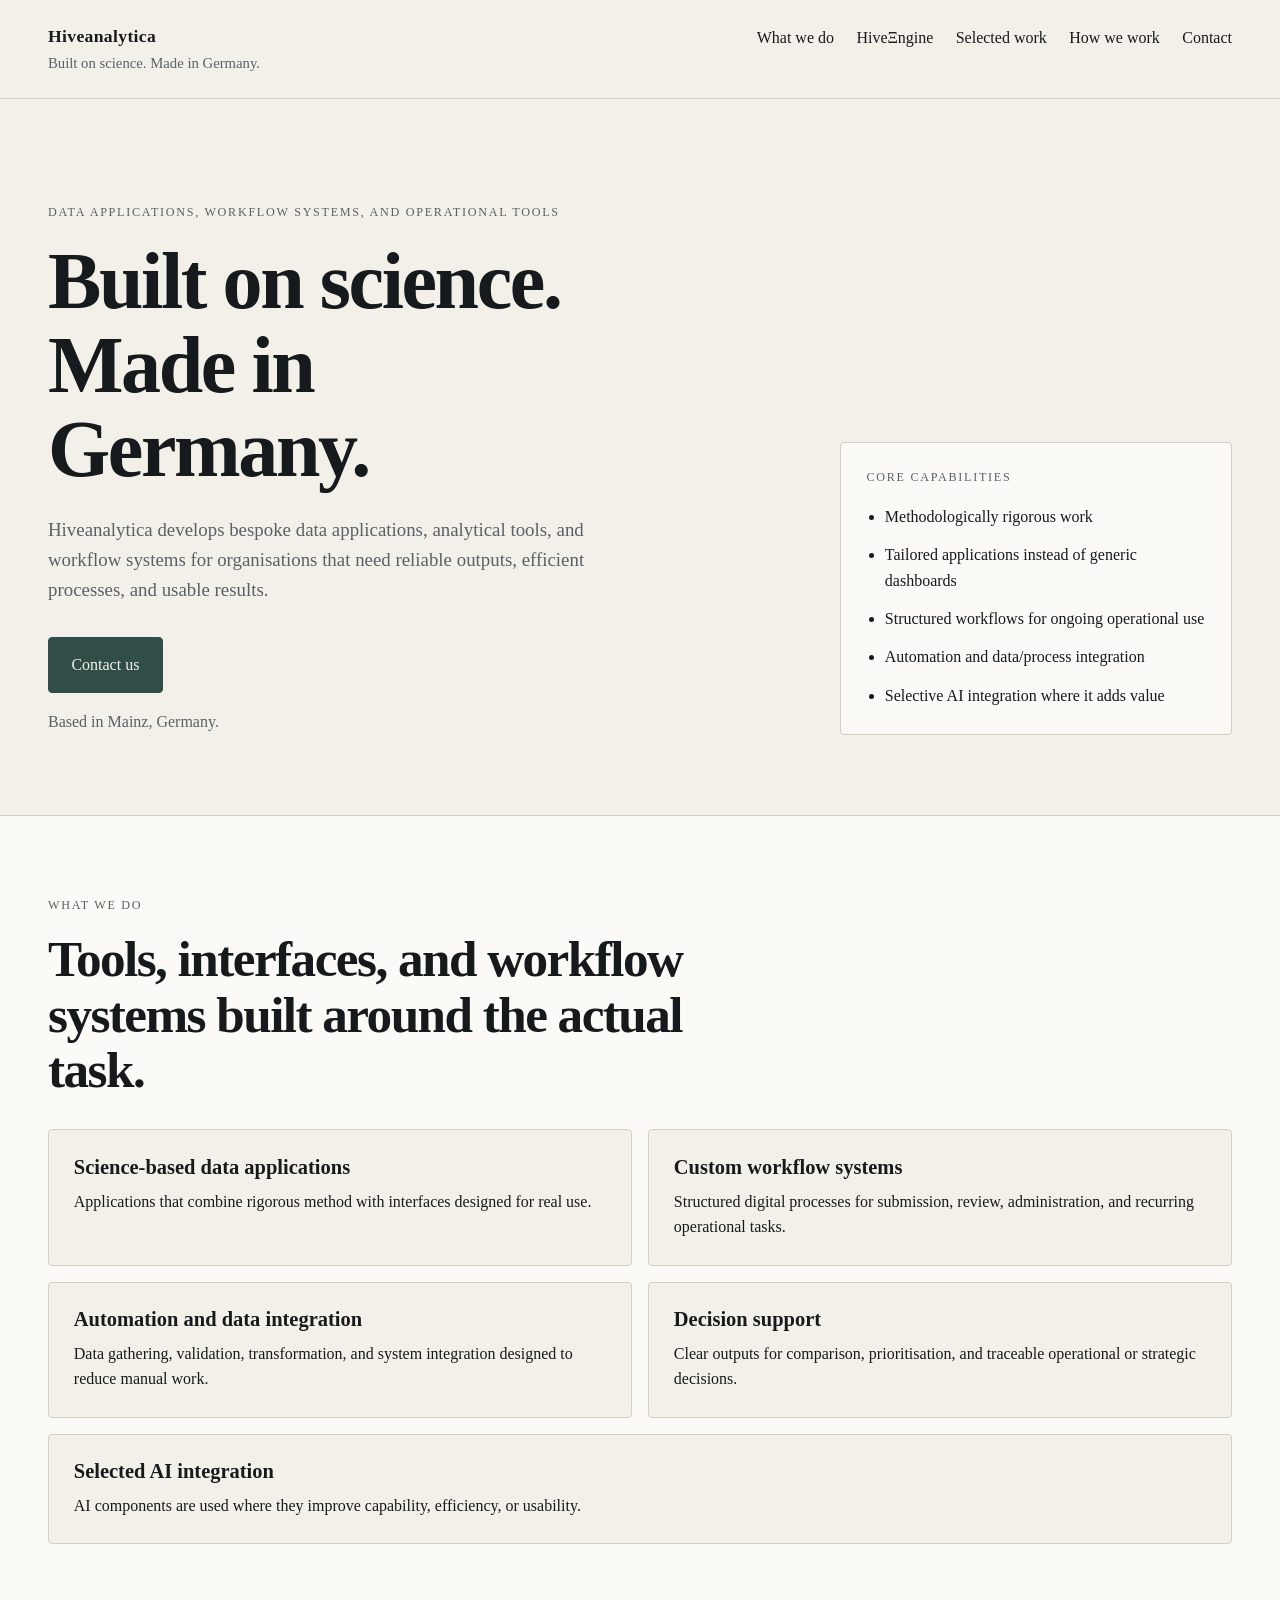
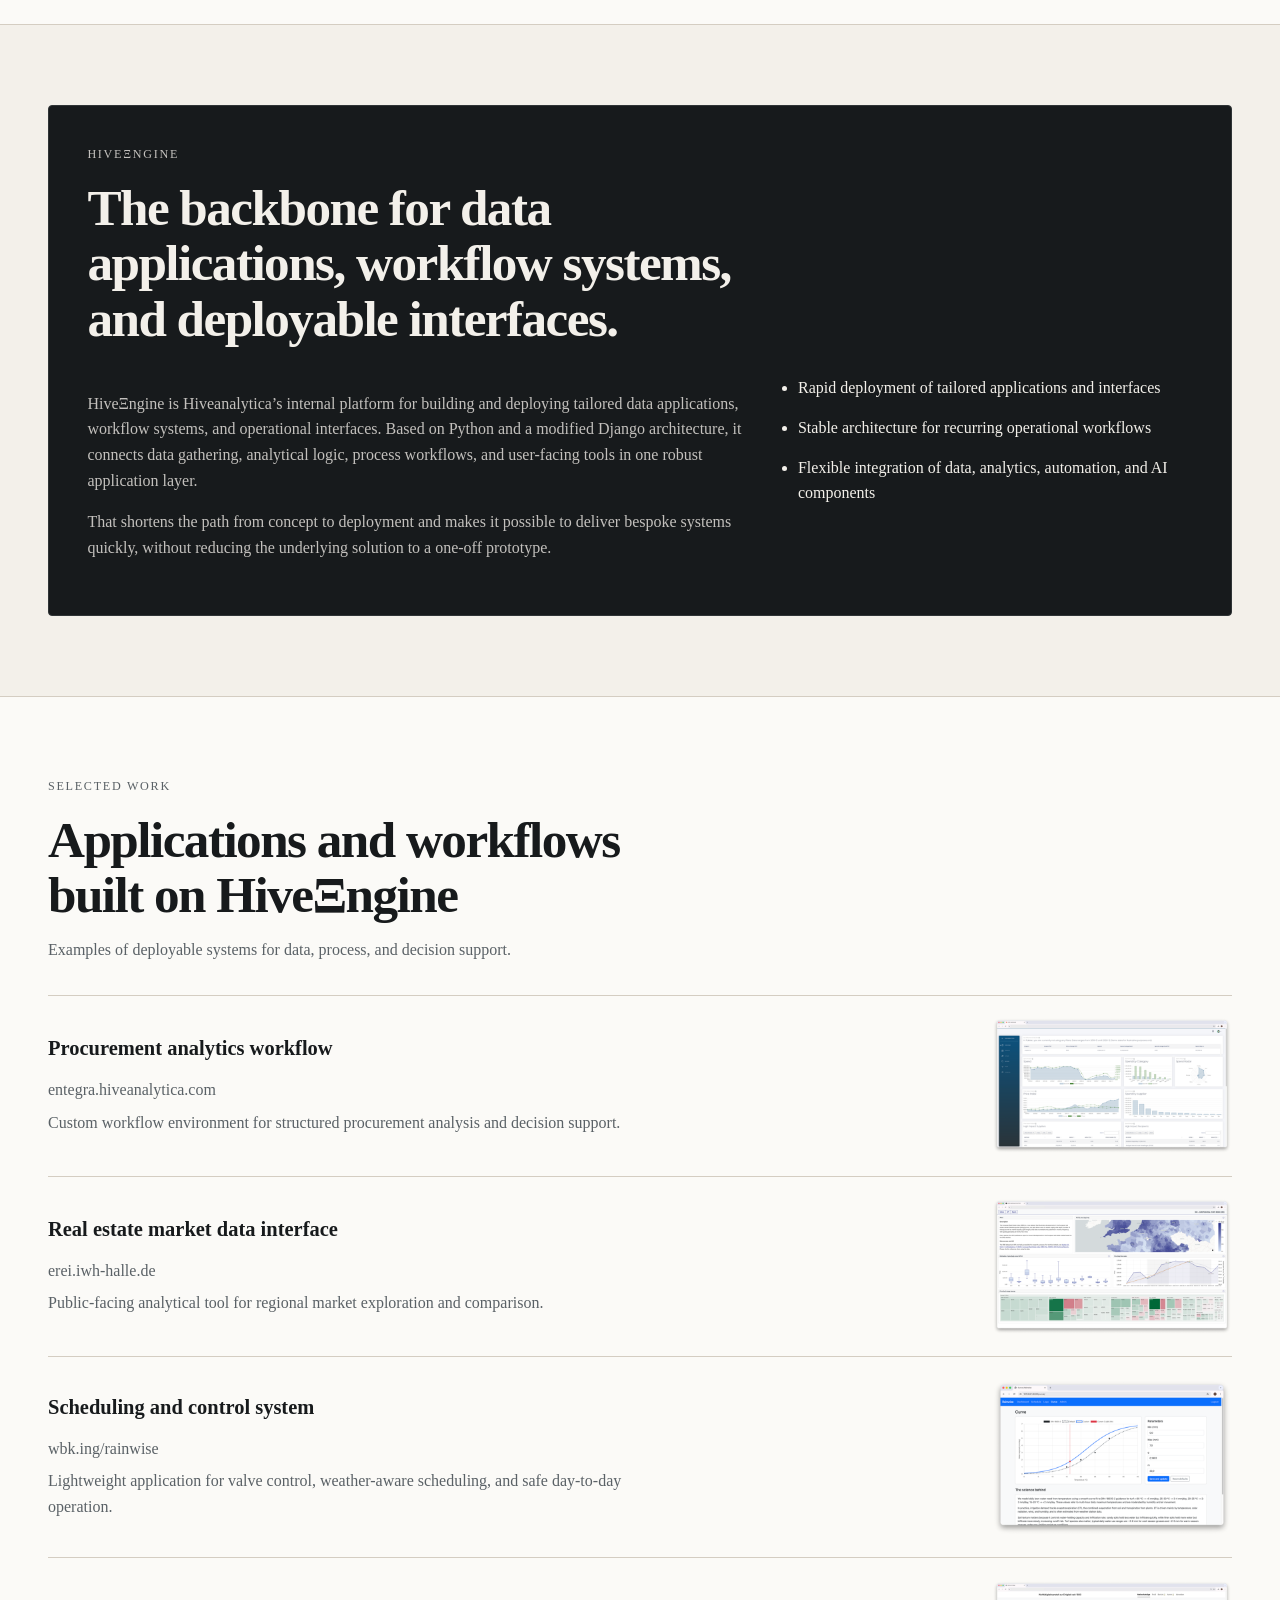
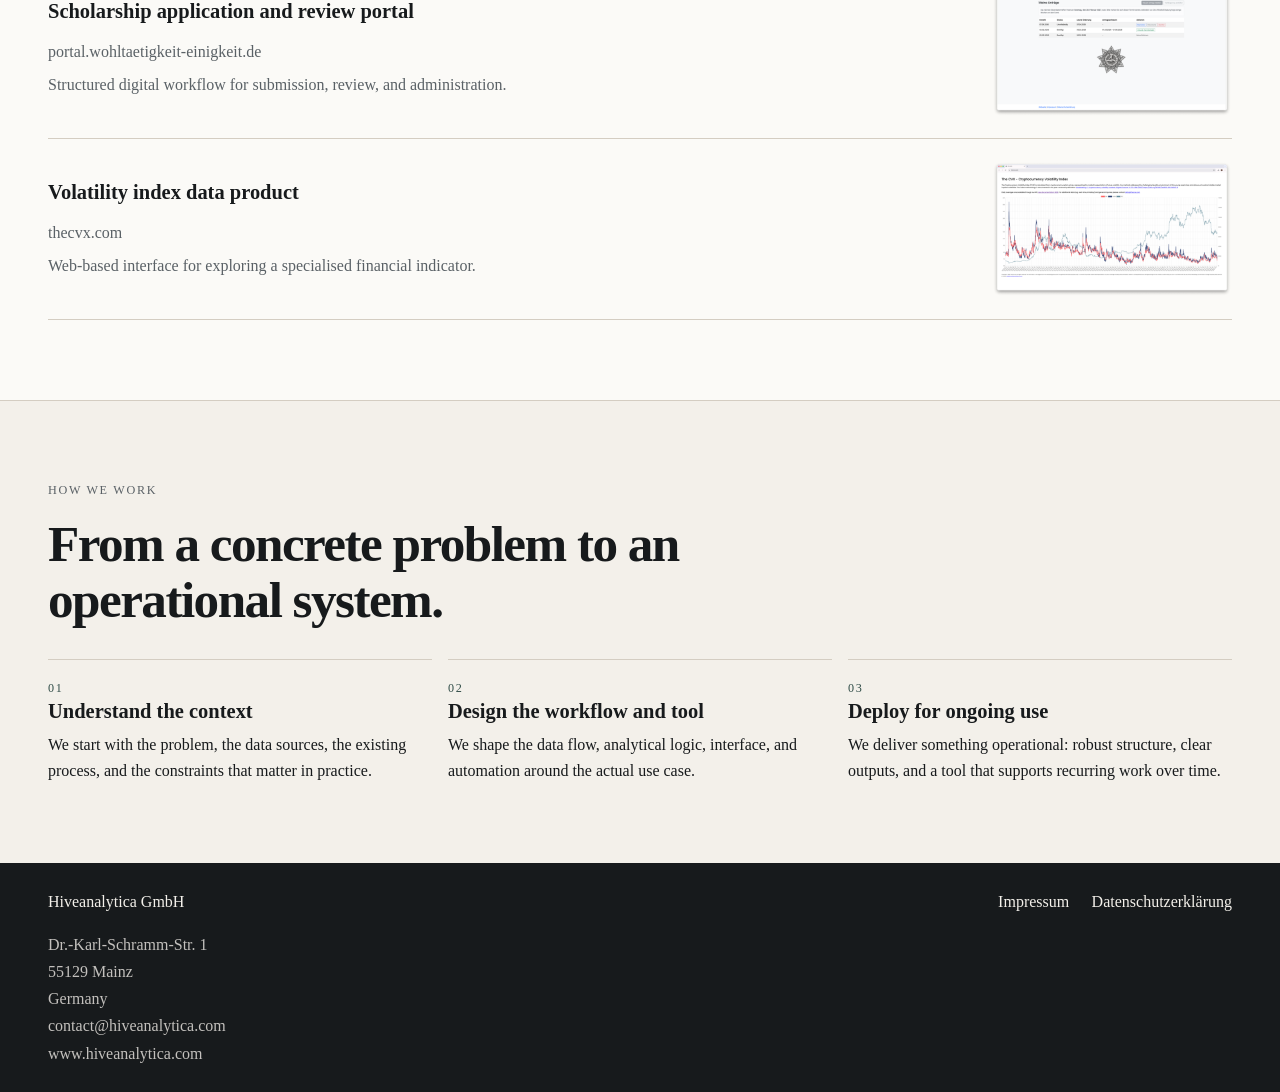
==== index.html @ 69698dae "Add initial website files including index, impressum, and datenschutz pages, along with associated i" ====
<!DOCTYPE html>
<html lang="en">
  <head>
    <meta charset="utf-8">
    <meta name="viewport" content="width=device-width, initial-scale=1">
    <title>Hiveanalytica | Science-Based Data Applications</title>
    <meta
      name="description"
      content="Hiveanalytica develops science-based data applications, workflow systems, and analytical tools for complex operational use."
    >
    <link rel="stylesheet" href="styles.css">
  </head>
  <body class="site home">
    <a class="skip-link" href="#main">Skip to content</a>

    <header class="site-header">
      <div class="container header-inner">
        <a class="brand" href="index.html" aria-label="Hiveanalytica home">
          <span class="brand-mark">Hiveanalytica</span>
          <span class="brand-subtitle">Built on science. Made in Germany.</span>
        </a>

        <nav class="site-nav" aria-label="Primary">
          <a href="index.html#services">What we do</a>
          <a href="index.html#platform">Hive&Xi;ngine</a>
          <a href="index.html#work">Selected work</a>
          <a href="index.html#process">How we work</a>
          <a href="index.html#site-footer">Contact</a>
        </nav>
      </div>
    </header>

    <main id="main">
      <section class="hero">
        <div class="container hero-grid">
          <div class="hero-copy">
            <p class="eyebrow">Data applications, workflow systems, and operational tools</p>
            <h1>Built on science. Made in Germany.</h1>
            <p class="lead">
              Hiveanalytica develops bespoke data applications, analytical tools,
              and workflow systems for organisations that need reliable outputs,
              efficient processes, and usable results.
            </p>
            <a class="button" href="#site-footer">Contact us</a>
            <p class="hero-note">Based in Mainz, Germany.</p>
          </div>

          <aside class="hero-panel" aria-label="Core capabilities">
            <p class="hero-panel-label">Core capabilities</p>
            <ul class="hero-points">
              <li>Methodologically rigorous work</li>
              <li>Tailored applications instead of generic dashboards</li>
              <li>Structured workflows for ongoing operational use</li>
              <li>Automation and data/process integration</li>
              <li>Selective AI integration where it adds value</li>
            </ul>
          </aside>
        </div>
      </section>

      <section id="services" class="section section-alt">
        <div class="container">
          <div class="section-heading">
            <p class="eyebrow">What we do</p>
            <h2>Tools, interfaces, and workflow systems built around the actual task.</h2>
          </div>

          <div class="card-grid">
            <article class="card">
              <h3>Science-based data applications</h3>
              <p>
                Applications that combine rigorous method with interfaces designed
                for real use.
              </p>
            </article>

            <article class="card">
              <h3>Custom workflow systems</h3>
              <p>
                Structured digital processes for submission, review,
                administration, and recurring operational tasks.
              </p>
            </article>

            <article class="card">
              <h3>Automation and data integration</h3>
              <p>
                Data gathering, validation, transformation, and system
                integration designed to reduce manual work.
              </p>
            </article>

            <article class="card">
              <h3>Decision support</h3>
              <p>
                Clear outputs for comparison, prioritisation, and traceable
                operational or strategic decisions.
              </p>
            </article>

            <article class="card">
              <h3>Selected AI integration</h3>
              <p>
                AI components are used where they improve capability, efficiency,
                or usability.
              </p>
            </article>
          </div>
        </div>
      </section>

      <section id="platform" class="section">
        <div class="container platform-panel">
          <div class="section-heading section-heading-compact">
            <p class="eyebrow">Hive&Xi;ngine</p>
            <h2>The backbone for data applications, workflow systems, and deployable interfaces.</h2>
          </div>

          <div class="platform-grid">
            <div>
              <p>
                Hive&Xi;ngine is Hiveanalytica&rsquo;s internal platform for building and deploying
                tailored data applications, workflow systems, and operational
                interfaces. Based on Python and a modified Django architecture, it
                connects data gathering, analytical logic, process workflows, and
                user-facing tools in one robust application layer.
              </p>
              <p>
                That shortens the path from concept to deployment and makes it
                possible to deliver bespoke systems quickly, without reducing the
                underlying solution to a one-off prototype.
              </p>
            </div>

            <ul class="platform-list">
              <li>Rapid deployment of tailored applications and interfaces</li>
              <li>Stable architecture for recurring operational workflows</li>
              <li>Flexible integration of data, analytics, automation, and AI components</li>
            </ul>
          </div>
        </div>
      </section>

      <section id="work" class="section section-alt">
        <div class="container">
          <div class="section-heading">
            <p class="eyebrow">Selected work</p>
            <h2>Applications and workflows built on Hive&Xi;ngine</h2>
            <p class="section-subcopy">
              Examples of deployable systems for data, process, and decision support.
            </p>
          </div>

          <div class="work-list">
            <a
              class="work-item"
              href="https://entegra.hiveanalytica.com/"
              target="_blank"
              rel="noreferrer"
            >
              <div class="work-copy">
                <h3>Procurement analytics workflow</h3>
                <p class="work-url">entegra.hiveanalytica.com</p>
                <p class="work-summary">
                  Custom workflow environment for structured procurement analysis
                  and decision support.
                </p>
              </div>
              <img
                class="work-preview"
                src="assets/images/screenshots/web/entegra.png"
                alt=""
                width="720"
                height="410"
                loading="lazy"
                decoding="async"
              >
            </a>

            <a
              class="work-item"
              href="https://erei.iwh-halle.de/"
              target="_blank"
              rel="noreferrer"
            >
              <div class="work-copy">
                <h3>Real estate market data interface</h3>
                <p class="work-url">erei.iwh-halle.de</p>
                <p class="work-summary">
                  Public-facing analytical tool for regional market exploration and
                  comparison.
                </p>
              </div>
              <img
                class="work-preview"
                src="assets/images/screenshots/web/erei.png"
                alt=""
                width="720"
                height="410"
                loading="lazy"
                decoding="async"
              >
            </a>

            <a
              class="work-item"
              href="https://wbk.ing/rainwise/"
              target="_blank"
              rel="noreferrer"
            >
              <div class="work-copy">
                <h3>Scheduling and control system</h3>
                <p class="work-url">wbk.ing/rainwise</p>
                <p class="work-summary">
                  Lightweight application for valve control, weather-aware scheduling,
                  and safe day-to-day operation.
                </p>
              </div>
              <img
                class="work-preview"
                src="assets/images/screenshots/web/rainwise.png"
                alt=""
                width="720"
                height="470"
                loading="lazy"
                decoding="async"
              >
            </a>

            <a
              class="work-item"
              href="https://portal.wohltaetigkeit-einigkeit.de/"
              target="_blank"
              rel="noreferrer"
            >
              <div class="work-copy">
                <h3>Scholarship application and review portal</h3>
                <p class="work-url">portal.wohltaetigkeit-einigkeit.de</p>
                <p class="work-summary">
                  Structured digital workflow for submission, review, and
                  administration.
                </p>
              </div>
              <img
                class="work-preview"
                src="assets/images/screenshots/web/portal-wohltaetigkeit-einigkeit.png"
                alt=""
                width="720"
                height="410"
                loading="lazy"
                decoding="async"
              >
            </a>

            <a
              class="work-item"
              href="https://thecvx.com/"
              target="_blank"
              rel="noreferrer"
            >
              <div class="work-copy">
                <h3>Volatility index data product</h3>
                <p class="work-url">thecvx.com</p>
                <p class="work-summary">
                  Web-based interface for exploring a specialised financial
                  indicator.
                </p>
              </div>
              <img
                class="work-preview"
                src="assets/images/screenshots/web/the-cvx.png"
                alt=""
                width="720"
                height="410"
                loading="lazy"
                decoding="async"
              >
            </a>
          </div>

        </div>
      </section>

      <section id="process" class="section">
        <div class="container">
          <div class="section-heading">
            <p class="eyebrow">How we work</p>
            <h2>From a concrete problem to an operational system.</h2>
          </div>

          <div class="process-grid">
            <article class="process-step">
              <p class="step-index">01</p>
              <h3>Understand the context</h3>
              <p>
                We start with the problem, the data sources, the existing process,
                and the constraints that matter in practice.
              </p>
            </article>

            <article class="process-step">
              <p class="step-index">02</p>
              <h3>Design the workflow and tool</h3>
              <p>
                We shape the data flow, analytical logic, interface, and
                automation around the actual use case.
              </p>
            </article>

            <article class="process-step">
              <p class="step-index">03</p>
              <h3>Deploy for ongoing use</h3>
              <p>
                We deliver something operational: robust structure, clear outputs,
                and a tool that supports recurring work over time.
              </p>
            </article>
          </div>
        </div>
      </section>

    </main>

    <footer id="site-footer" class="site-footer">
      <div class="container footer-inner">
        <div class="footer-main">
          <p class="footer-brand">Hiveanalytica GmbH</p>
          <div class="footer-contact">
            <p>Dr.-Karl-Schramm-Str. 1</p>
            <p>55129 Mainz</p>
            <p>Germany</p>
            <p><a href="mailto:contact@hiveanalytica.com">contact@hiveanalytica.com</a></p>
            <p><a href="http://www.hiveanalytica.com">www.hiveanalytica.com</a></p>
          </div>
        </div>

        <nav class="footer-links" aria-label="Legal">
          <a href="impressum.html">Impressum</a>
          <a href="datenschutz.html">Datenschutzerkl&auml;rung</a>
        </nav>
      </div>
    </footer>
  </body>
</html>
---- styles.css ----
:root {
  --bg: #f3f0ea;
  --surface: #fbfaf7;
  --surface-soft: #ece7de;
  --text: #171a1c;
  --muted: #5a6166;
  --line: #d4cdc2;
  --accent: #314d48;
  --accent-soft: #dfe8e5;
  --footer-bg: #171a1c;
  --footer-text: #f3f0ea;
  --max-width: 74rem;
  --gutter: 1.5rem;
  --radius: 0.25rem;
}

*,
*::before,
*::after {
  box-sizing: border-box;
}

html {
  overflow-y: scroll;
}

body {
  margin: 0;
  background: var(--bg);
  color: var(--text);
  font-family: Georgia, serif;
  line-height: 1.6;
  -webkit-font-smoothing: antialiased;
}

body.site {
  min-height: 100vh;
  display: flex;
  flex-direction: column;
}

body.site > main {
  flex: 1;
}

a {
  color: inherit;
  text-decoration-thickness: 0.06em;
  text-underline-offset: 0.18em;
}

a:hover {
  color: var(--accent);
}

img {
  max-width: 100%;
  display: block;
}

.skip-link {
  position: absolute;
  left: 1rem;
  top: -3rem;
  padding: 0.7rem 0.95rem;
  background: var(--text);
  color: var(--footer-text);
  text-decoration: none;
}

.skip-link:focus {
  top: 1rem;
}

.container {
  width: min(var(--max-width), calc(100% - 2 * var(--gutter)));
  margin: 0 auto;
}

.site-header {
  border-bottom: 1px solid var(--line);
}

.header-inner {
  display: flex;
  justify-content: space-between;
  align-items: flex-start;
  gap: 2rem;
  padding: 1.4rem 0;
}

.brand {
  display: inline-flex;
  flex-direction: column;
  gap: 0.1rem;
  text-decoration: none;
}

.brand-mark {
  font-size: 1.1rem;
  font-weight: 700;
  letter-spacing: 0.02em;
}

.brand-subtitle {
  max-width: 22rem;
  color: var(--muted);
  font-size: 0.92rem;
}

.site-nav,
.footer-links {
  display: flex;
  flex-wrap: wrap;
  gap: 0.9rem 1.4rem;
}

.site-nav {
  padding-top: 0.15rem;
}

.site-nav a,
.footer-links a {
  text-decoration: none;
}

.hero,
.section {
  padding: 5rem 0;
}

.hero {
  padding-top: 6.5rem;
}

.section-alt {
  background: var(--surface);
  border-top: 1px solid var(--line);
  border-bottom: 1px solid var(--line);
}

.hero-grid,
.platform-grid,
.work-item,
.footer-inner {
  display: grid;
  gap: 2rem;
}

.hero-grid {
  grid-template-columns: minmax(0, 1.55fr) minmax(16rem, 0.8fr);
  align-items: end;
}

.hero-copy h1,
.page-intro h1 {
  margin: 0;
  letter-spacing: -0.03em;
  line-height: 1.05;
}

.hero-copy h1 {
  max-width: 13ch;
  font-size: clamp(2.7rem, 7vw, 5rem);
}

.page-intro h1,
.section-heading h2 {
  font-size: clamp(2rem, 4vw, 3.2rem);
}

.lead,
.hero-note,
.intro-copy,
.legal-meta {
  color: var(--muted);
}

.lead {
  max-width: 38rem;
  margin: 1.5rem 0 2rem;
  font-size: 1.18rem;
}

.hero-note {
  margin: 1rem 0 0;
}

.eyebrow,
.hero-panel-label,
.step-index,
.legal-list dt {
  margin: 0 0 1rem;
  color: var(--muted);
  font-size: 0.76rem;
  letter-spacing: 0.14em;
  text-transform: uppercase;
}

.button {
  display: inline-flex;
  align-items: center;
  justify-content: center;
  padding: 0.9rem 1.4rem;
  border: 1px solid var(--accent);
  border-radius: var(--radius);
  background: var(--accent);
  color: var(--footer-text);
  text-decoration: none;
  transition: background-color 140ms ease, color 140ms ease;
}

.button:hover,
.button:focus-visible {
  background: transparent;
  color: var(--accent);
}

.hero-panel,
.card,
.work-item,
.contact-block,
.legal-card,
.platform-panel {
  border: 1px solid var(--line);
  border-radius: var(--radius);
}

.hero-panel,
.work-item,
.contact-block,
.legal-card {
  background: var(--surface);
}

.hero-panel {
  padding: 1.6rem;
}

.hero-points,
.platform-list {
  margin: 0;
  padding-left: 1.15rem;
}

.hero-points {
  display: grid;
  gap: 0.8rem;
}

.section-heading {
  max-width: 42rem;
  margin-bottom: 2rem;
}

.section-heading-compact {
  margin-bottom: 1.8rem;
}

.section-heading h2,
.legal-card h2 {
  margin: 0;
  letter-spacing: -0.03em;
  line-height: 1.08;
}

.legal-card h2 {
  font-size: 1.35rem;
  letter-spacing: -0.02em;
  line-height: 1.2;
}

.card-grid,
.process-grid {
  display: grid;
  gap: 1rem;
}

.card-grid {
  grid-template-columns: repeat(2, minmax(0, 1fr));
}

.card-grid > .card:last-child:nth-child(odd) {
  grid-column: 1 / -1;
}

.card {
  padding: 1.55rem;
  background: var(--bg);
}

.card h3,
.work-item h3,
.process-step h3 {
  margin: 0 0 0.55rem;
  font-size: 1.28rem;
  line-height: 1.2;
}

.card p,
.process-step p,
.work-summary,
.legal-card p,
.legal-list dd,
.footer-copy,
.work-url {
  margin: 0;
}

.platform-panel {
  padding: 2.4rem;
  background: var(--footer-bg);
  color: var(--footer-text);
  border-color: #2f3436;
}

.platform-panel .eyebrow,
.platform-panel p {
  color: rgba(243, 240, 234, 0.78);
}

.platform-grid {
  grid-template-columns: minmax(0, 1.35fr) minmax(16rem, 0.85fr);
  align-items: start;
}

.platform-list {
  display: grid;
  gap: 0.9rem;
  margin: 0;
  padding-left: 1.25rem;
}

.work-list {
  display: grid;
  border-top: 1px solid var(--line);
  border-bottom: 1px solid var(--line);
}

.work-item {
  grid-template-columns: minmax(0, 1fr) minmax(12rem, 15rem);
  align-items: center;
  gap: 1.6rem;
  padding: 1.35rem 0;
  border: 0;
  border-radius: 0;
  border-top: 1px solid var(--line);
  text-decoration: none;
  background: transparent;
  transition: color 140ms ease;
}

.work-item:first-child {
  border-top: 0;
}

.work-item:hover,
.work-item:focus-visible {
  background: transparent;
  color: var(--accent);
}

.work-item-text-only {
  grid-template-columns: minmax(0, 1fr);
}

.work-copy {
  display: grid;
  gap: 0.45rem;
  max-width: 36rem;
}

.work-summary {
  color: var(--muted);
}

.work-preview {
  display: block;
  width: 100%;
  max-width: 15rem;
  height: auto;
  justify-self: end;
}

.work-url,
.section-subcopy,
.section-note {
  color: var(--muted);
}

.section-subcopy {
  margin: 0.9rem 0 0;
}

.section-note {
  margin-top: 1rem;
}

.process-grid {
  grid-template-columns: repeat(3, minmax(0, 1fr));
}

.process-step {
  padding-top: 1.2rem;
  border-top: 1px solid var(--line);
}

.step-index {
  margin-bottom: 0.9rem;
  color: var(--accent);
}

.site-footer {
  background: var(--footer-bg);
  color: var(--footer-text);
}

.footer-inner {
  grid-template-columns: minmax(0, 1fr) auto;
  align-items: start;
  gap: 2rem;
  padding: 1.6rem 0;
}

.footer-main {
  display: grid;
  gap: 0.9rem;
}

.footer-brand {
  margin: 0 0 0.2rem;
  font-size: 1rem;
}

.footer-copy {
  color: rgba(243, 240, 234, 0.7);
}

.footer-contact {
  display: grid;
  gap: 0.1rem;
  color: rgba(243, 240, 234, 0.78);
}

.footer-contact p {
  margin: 0;
}

.footer-contact a {
  text-decoration: none;
}

.legal-shell {
  display: grid;
  gap: 2.4rem;
  max-width: 56rem;
}

.page-intro {
  display: grid;
  gap: 0.85rem;
  max-width: 38rem;
}

.intro-copy {
  margin: 0;
}

.legal-meta {
  margin: 0;
}

.legal-card {
  background: var(--surface);
  padding: 2rem;
  gap: 0;
}

.legal-card > h2 {
  font-size: 1.55rem;
  margin-bottom: 1.4rem;
}

.legal-card section {
  display: grid;
  gap: 0.9rem;
  padding-top: 1.6rem;
  margin-top: 1.6rem;
  border-top: 1px solid var(--line);
}

.legal-list {
  display: grid;
  grid-template-columns: repeat(2, minmax(0, 1fr));
  gap: 1.35rem 2rem;
  margin: 0;
  padding: 0;
  list-style: none;
}

.legal-list > div {
  display: grid;
  gap: 0.45rem;
  padding-top: 1rem;
  border-top: 1px solid var(--line);
}

.legal-list dd {
  line-height: 1.7;
}

:focus-visible {
  outline: 2px solid var(--accent);
  outline-offset: 3px;
}

@media (max-width: 900px) {
  .hero-grid,
  .platform-grid,
  .work-item,
  .process-grid,
  .footer-inner {
    grid-template-columns: 1fr;
  }

  .legal-list {
    grid-template-columns: 1fr;
  }

  .work-preview {
    justify-self: start;
    max-width: 14rem;
  }
}

@media (max-width: 720px) {
  .header-inner {
    flex-direction: column;
  }

  .hero,
  .section {
    padding: 4rem 0;
  }

  .hero {
    padding-top: 4.5rem;
  }

  .card-grid {
    grid-template-columns: 1fr;
  }

  .hero-panel,
  .card,
  .platform-panel,
  .contact-block,
  .legal-card {
    padding: 1.4rem;
  }
}
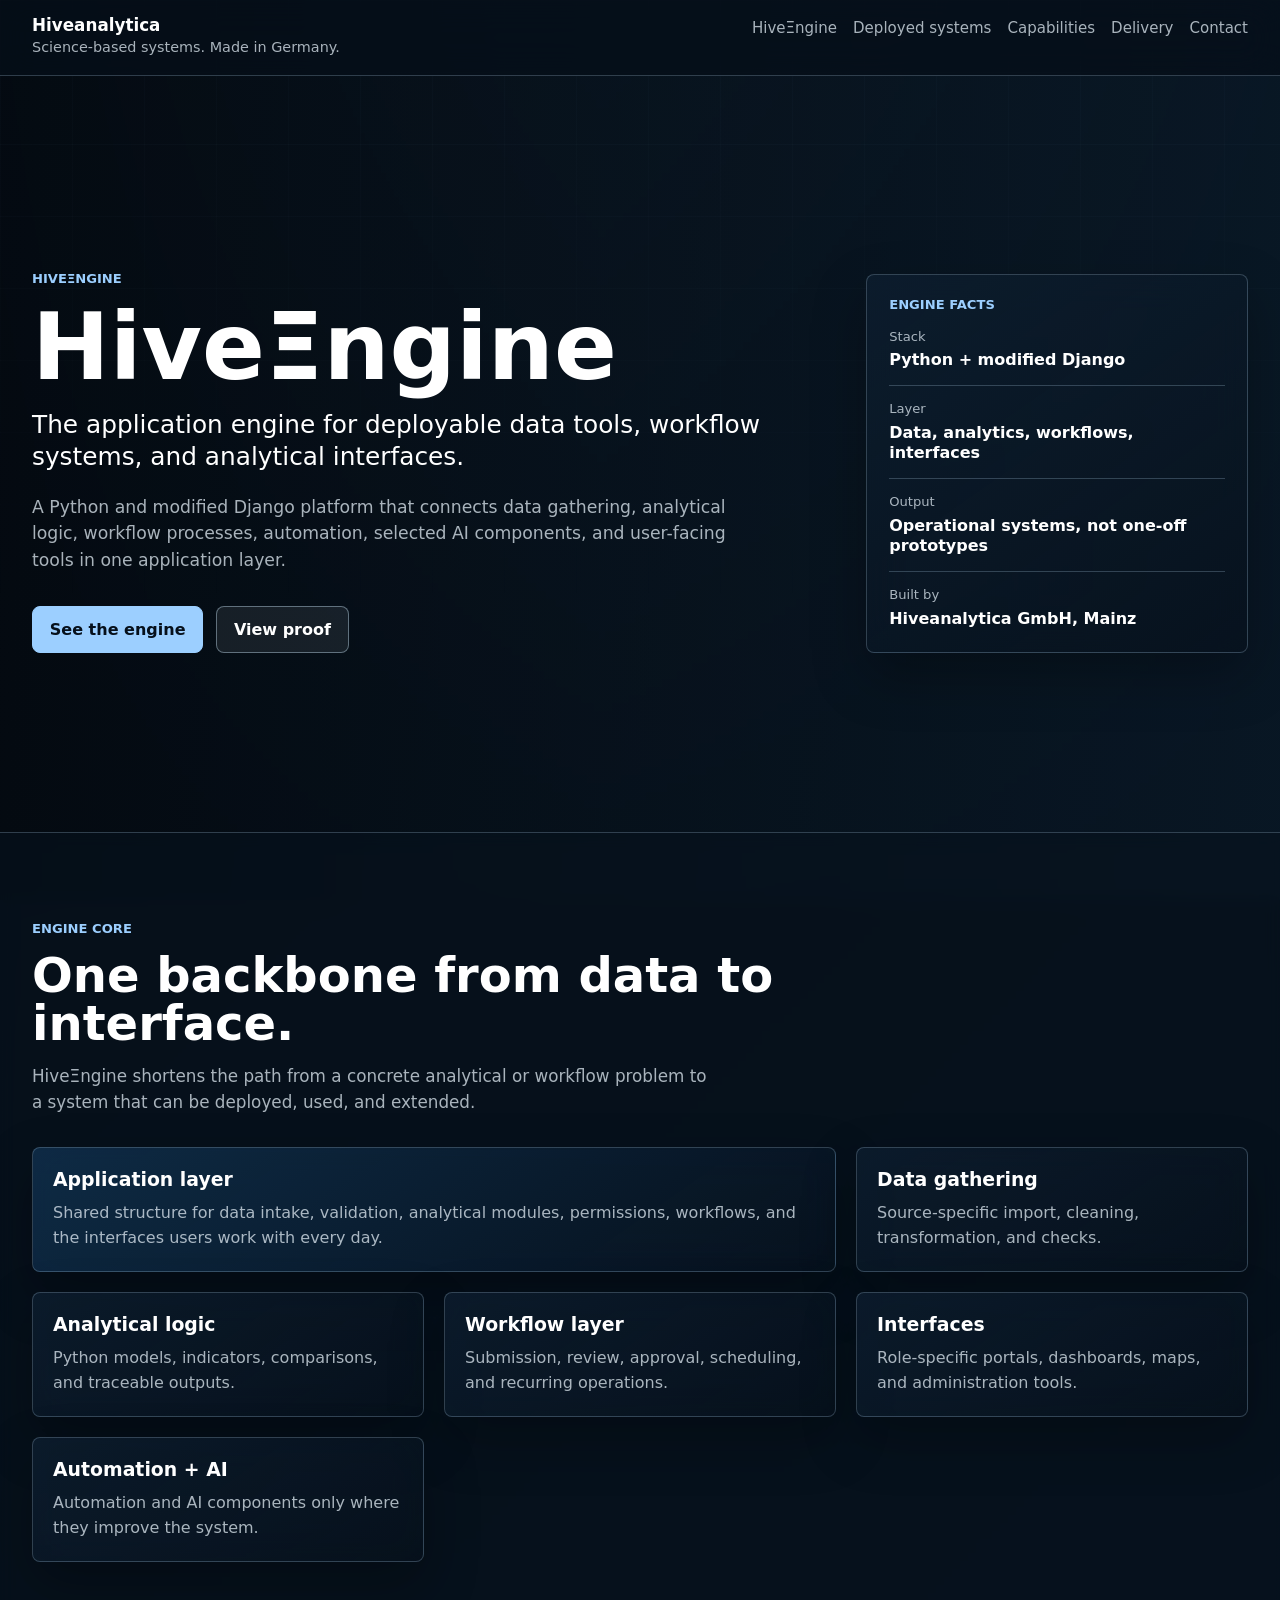
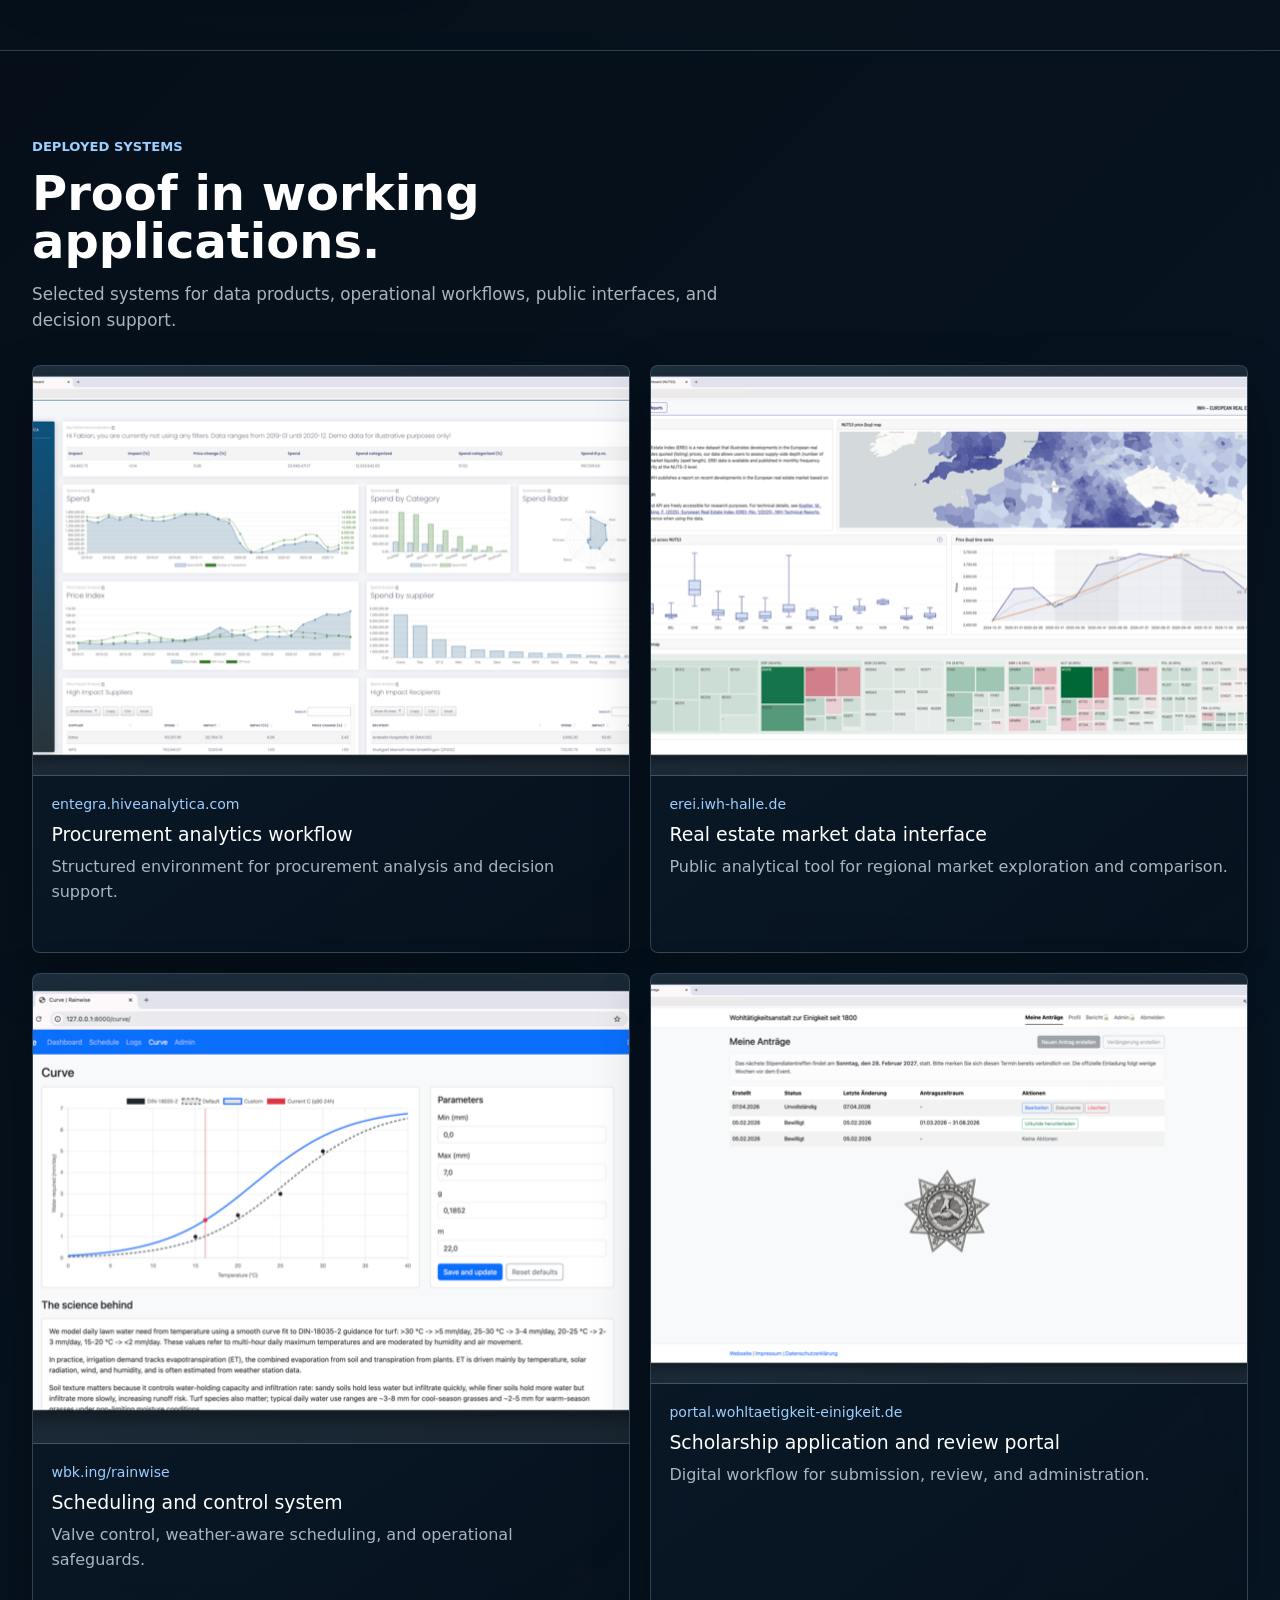
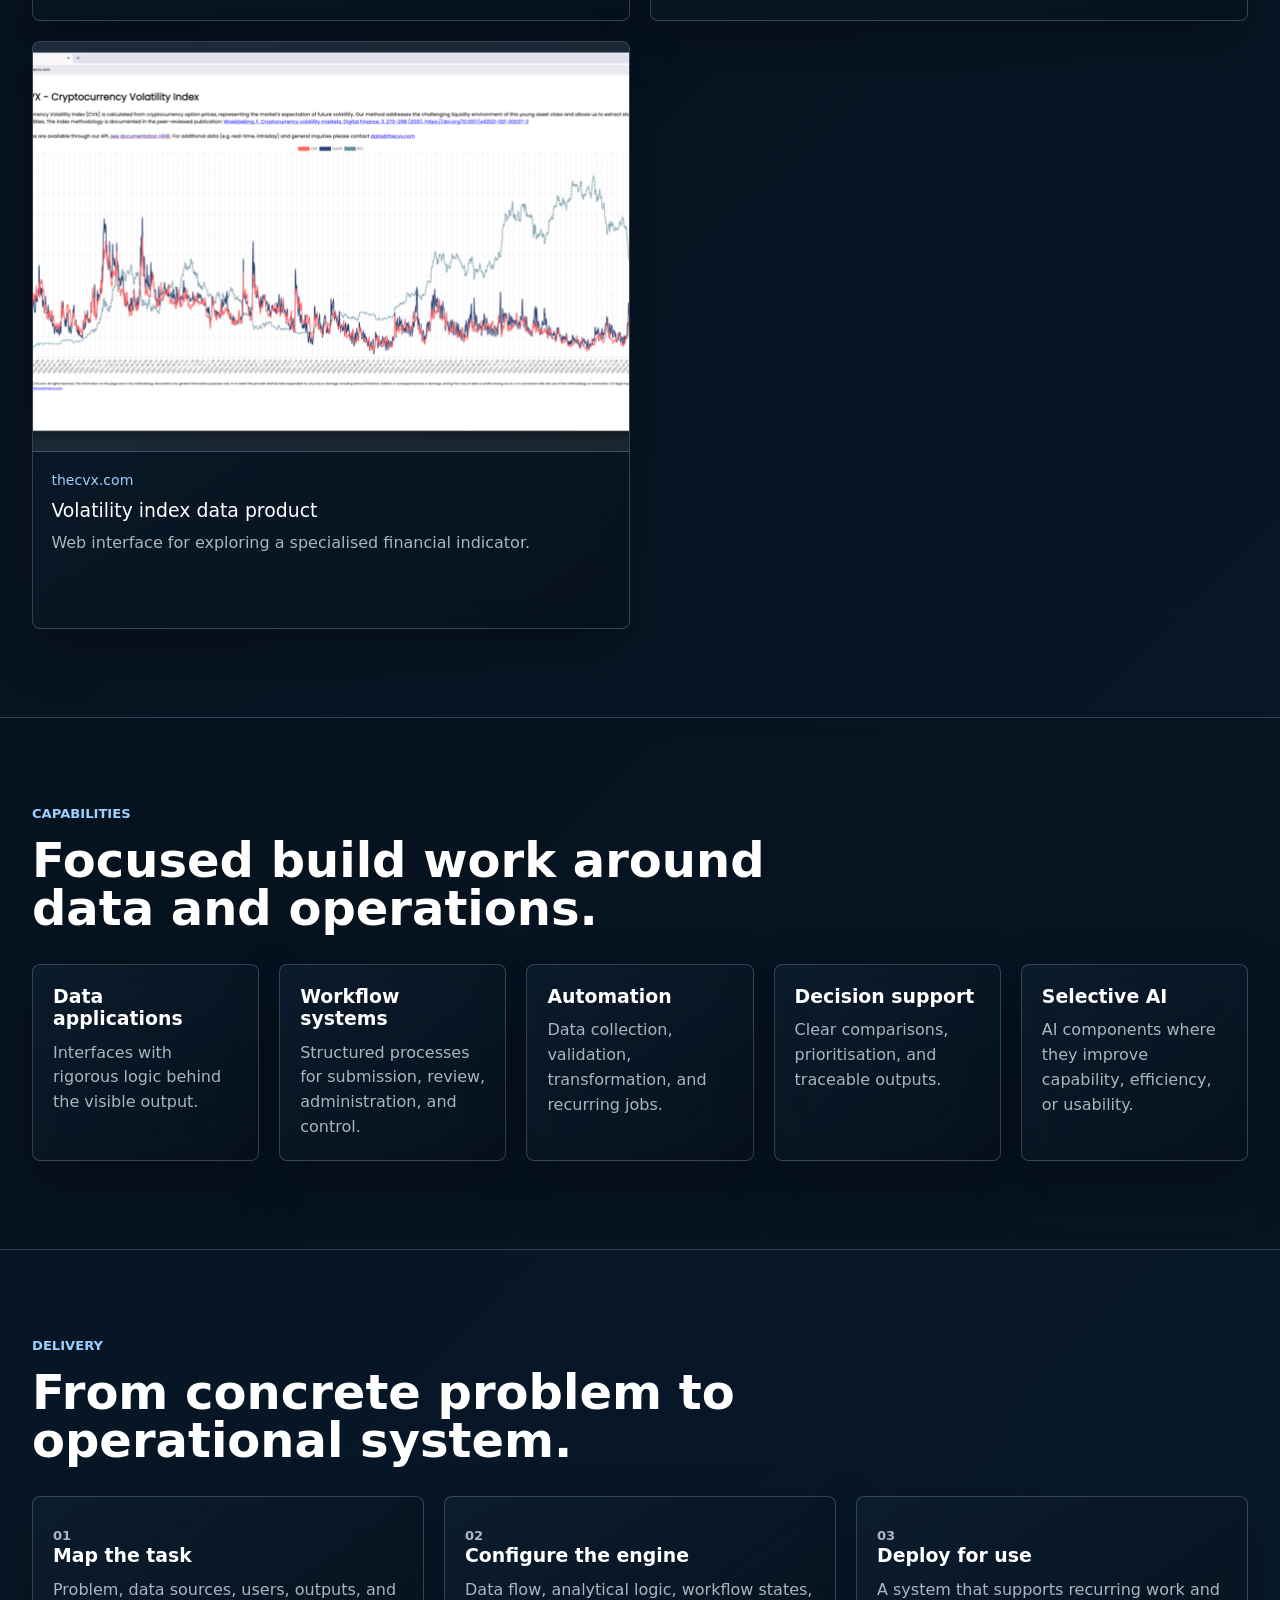
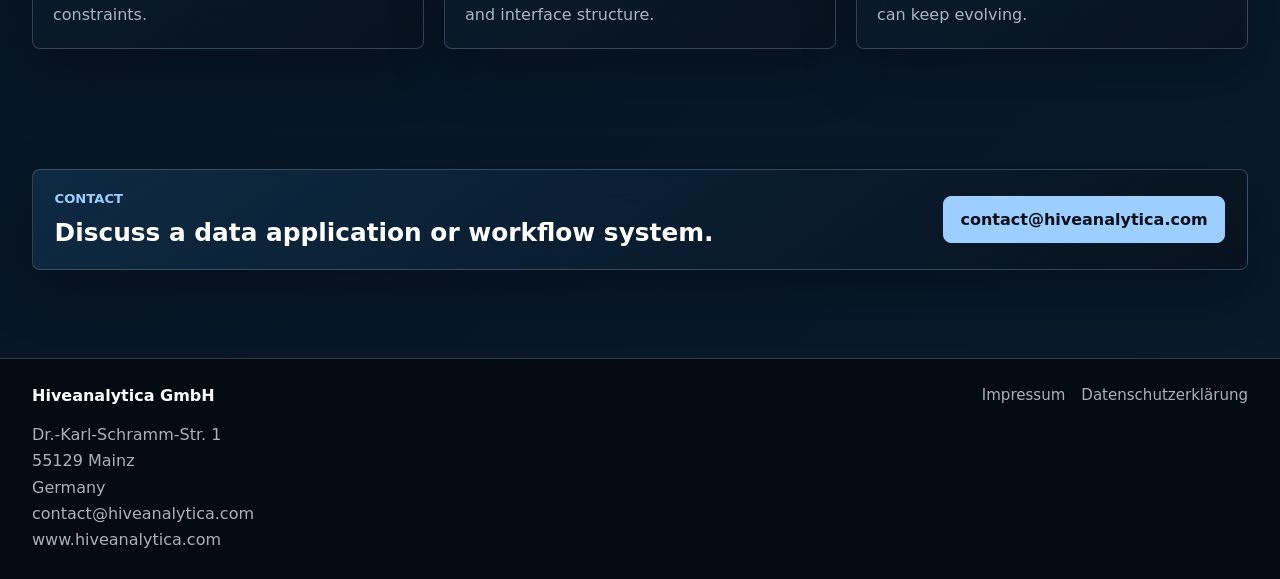
==== commit 76f4d23c: "Refactor CSS styles for improved design consistency and responsiveness - Updated color variables for" ====
--- a/index.html
+++ b/index.html
@@ -3,169 +3,158 @@
   <head>
     <meta charset="utf-8">
     <meta name="viewport" content="width=device-width, initial-scale=1">
-    <title>Hiveanalytica | Science-Based Data Applications</title>
+    <title>Hiveanalytica | Hive&Xi;ngine Data Applications</title>
     <meta
       name="description"
-      content="Hiveanalytica develops science-based data applications, workflow systems, and analytical tools for complex operational use."
+      content="Hiveanalytica develops Hive&Xi;ngine-based data applications, workflow systems, and analytical interfaces for operational use."
     >
     <link rel="stylesheet" href="styles.css">
   </head>
   <body class="site home">
     <a class="skip-link" href="#main">Skip to content</a>
 
+    <div class="page-video" aria-hidden="true">
+      <video
+        class="background-video"
+        data-background-video
+        data-video-small="assets/videos/12676877_640_360_30fps.mp4"
+        data-video-medium="assets/videos/12676880_1920_1080_30fps.mp4"
+        data-video-large="assets/videos/12676882_3840_2160_30fps.mp4"
+        muted
+        loop
+        playsinline
+        preload="metadata"
+      ></video>
+    </div>
+
     <header class="site-header">
       <div class="container header-inner">
         <a class="brand" href="index.html" aria-label="Hiveanalytica home">
           <span class="brand-mark">Hiveanalytica</span>
-          <span class="brand-subtitle">Built on science. Made in Germany.</span>
+          <span class="brand-subtitle">Science-based systems. Made in Germany.</span>
         </a>
 
         <nav class="site-nav" aria-label="Primary">
-          <a href="index.html#services">What we do</a>
           <a href="index.html#platform">Hive&Xi;ngine</a>
-          <a href="index.html#work">Selected work</a>
-          <a href="index.html#process">How we work</a>
+          <a href="index.html#work">Deployed systems</a>
+          <a href="index.html#services">Capabilities</a>
+          <a href="index.html#process">Delivery</a>
           <a href="index.html#site-footer">Contact</a>
         </nav>
       </div>
     </header>
 
     <main id="main">
-      <section class="hero">
+      <section class="hero" aria-labelledby="hero-title">
         <div class="container hero-grid">
           <div class="hero-copy">
-            <p class="eyebrow">Data applications, workflow systems, and operational tools</p>
-            <h1>Built on science. Made in Germany.</h1>
+            <p class="eyebrow">Hive&Xi;ngine</p>
+            <h1 id="hero-title">Hive&Xi;ngine</h1>
+            <p class="hero-kicker">
+              The application engine for deployable data tools, workflow systems,
+              and analytical interfaces.
+            </p>
             <p class="lead">
-              Hiveanalytica develops bespoke data applications, analytical tools,
-              and workflow systems for organisations that need reliable outputs,
-              efficient processes, and usable results.
+              A Python and modified Django platform that connects data gathering,
+              analytical logic, workflow processes, automation, selected AI
+              components, and user-facing tools in one application layer.
             </p>
-            <a class="button" href="#site-footer">Contact us</a>
-            <p class="hero-note">Based in Mainz, Germany.</p>
-          </div>
-
-          <aside class="hero-panel" aria-label="Core capabilities">
-            <p class="hero-panel-label">Core capabilities</p>
-            <ul class="hero-points">
-              <li>Methodologically rigorous work</li>
-              <li>Tailored applications instead of generic dashboards</li>
-              <li>Structured workflows for ongoing operational use</li>
-              <li>Automation and data/process integration</li>
-              <li>Selective AI integration where it adds value</li>
-            </ul>
+            <div class="hero-actions">
+              <a class="button button-primary" href="#platform">See the engine</a>
+              <a class="button button-secondary" href="#work">View proof</a>
+            </div>
+          </div>
+
+          <aside class="spec-panel" aria-label="Hive Engine facts">
+            <p class="panel-label">Engine facts</p>
+            <dl class="spec-list">
+              <div>
+                <dt>Stack</dt>
+                <dd>Python + modified Django</dd>
+              </div>
+              <div>
+                <dt>Layer</dt>
+                <dd>Data, analytics, workflows, interfaces</dd>
+              </div>
+              <div>
+                <dt>Output</dt>
+                <dd>Operational systems, not one-off prototypes</dd>
+              </div>
+              <div>
+                <dt>Built by</dt>
+                <dd>Hiveanalytica GmbH, Mainz</dd>
+              </div>
+            </dl>
           </aside>
         </div>
       </section>
 
-      <section id="services" class="section section-alt">
+      <section id="platform" class="section section-band" aria-labelledby="platform-title">
         <div class="container">
           <div class="section-heading">
-            <p class="eyebrow">What we do</p>
-            <h2>Tools, interfaces, and workflow systems built around the actual task.</h2>
-          </div>
-
-          <div class="card-grid">
-            <article class="card">
-              <h3>Science-based data applications</h3>
+            <p class="eyebrow">Engine core</p>
+            <h2 id="platform-title">One backbone from data to interface.</h2>
+            <p class="section-subcopy">
+              Hive&Xi;ngine shortens the path from a concrete analytical or
+              workflow problem to a system that can be deployed, used, and extended.
+            </p>
+          </div>
+
+          <div class="engine-grid">
+            <article class="engine-card engine-card-wide">
+              <h3>Application layer</h3>
               <p>
-                Applications that combine rigorous method with interfaces designed
-                for real use.
+                Shared structure for data intake, validation, analytical modules,
+                permissions, workflows, and the interfaces users work with every day.
               </p>
             </article>
 
-            <article class="card">
-              <h3>Custom workflow systems</h3>
-              <p>
-                Structured digital processes for submission, review,
-                administration, and recurring operational tasks.
-              </p>
-            </article>
-
-            <article class="card">
-              <h3>Automation and data integration</h3>
-              <p>
-                Data gathering, validation, transformation, and system
-                integration designed to reduce manual work.
-              </p>
-            </article>
-
-            <article class="card">
-              <h3>Decision support</h3>
-              <p>
-                Clear outputs for comparison, prioritisation, and traceable
-                operational or strategic decisions.
-              </p>
-            </article>
-
-            <article class="card">
-              <h3>Selected AI integration</h3>
-              <p>
-                AI components are used where they improve capability, efficiency,
-                or usability.
-              </p>
-            </article>
-          </div>
-        </div>
-      </section>
-
-      <section id="platform" class="section">
-        <div class="container platform-panel">
-          <div class="section-heading section-heading-compact">
-            <p class="eyebrow">Hive&Xi;ngine</p>
-            <h2>The backbone for data applications, workflow systems, and deployable interfaces.</h2>
-          </div>
-
-          <div class="platform-grid">
-            <div>
-              <p>
-                Hive&Xi;ngine is Hiveanalytica&rsquo;s internal platform for building and deploying
-                tailored data applications, workflow systems, and operational
-                interfaces. Based on Python and a modified Django architecture, it
-                connects data gathering, analytical logic, process workflows, and
-                user-facing tools in one robust application layer.
-              </p>
-              <p>
-                That shortens the path from concept to deployment and makes it
-                possible to deliver bespoke systems quickly, without reducing the
-                underlying solution to a one-off prototype.
-              </p>
-            </div>
-
-            <ul class="platform-list">
-              <li>Rapid deployment of tailored applications and interfaces</li>
-              <li>Stable architecture for recurring operational workflows</li>
-              <li>Flexible integration of data, analytics, automation, and AI components</li>
-            </ul>
-          </div>
-        </div>
-      </section>
-
-      <section id="work" class="section section-alt">
+            <article class="engine-card">
+              <h3>Data gathering</h3>
+              <p>Source-specific import, cleaning, transformation, and checks.</p>
+            </article>
+
+            <article class="engine-card">
+              <h3>Analytical logic</h3>
+              <p>Python models, indicators, comparisons, and traceable outputs.</p>
+            </article>
+
+            <article class="engine-card">
+              <h3>Workflow layer</h3>
+              <p>Submission, review, approval, scheduling, and recurring operations.</p>
+            </article>
+
+            <article class="engine-card">
+              <h3>Interfaces</h3>
+              <p>Role-specific portals, dashboards, maps, and administration tools.</p>
+            </article>
+
+            <article class="engine-card">
+              <h3>Automation + AI</h3>
+              <p>Automation and AI components only where they improve the system.</p>
+            </article>
+          </div>
+        </div>
+      </section>
+
+      <section id="work" class="section" aria-labelledby="work-title">
         <div class="container">
           <div class="section-heading">
-            <p class="eyebrow">Selected work</p>
-            <h2>Applications and workflows built on Hive&Xi;ngine</h2>
+            <p class="eyebrow">Deployed systems</p>
+            <h2 id="work-title">Proof in working applications.</h2>
             <p class="section-subcopy">
-              Examples of deployable systems for data, process, and decision support.
+              Selected systems for data products, operational workflows, public
+              interfaces, and decision support.
             </p>
           </div>
 
-          <div class="work-list">
+          <div class="work-grid">
             <a
               class="work-item"
               href="https://entegra.hiveanalytica.com/"
               target="_blank"
               rel="noreferrer"
             >
-              <div class="work-copy">
-                <h3>Procurement analytics workflow</h3>
-                <p class="work-url">entegra.hiveanalytica.com</p>
-                <p class="work-summary">
-                  Custom workflow environment for structured procurement analysis
-                  and decision support.
-                </p>
-              </div>
               <img
                 class="work-preview"
                 src="assets/images/screenshots/web/entegra.png"
@@ -175,6 +164,13 @@
                 loading="lazy"
                 decoding="async"
               >
+              <span class="work-copy">
+                <span class="work-url">entegra.hiveanalytica.com</span>
+                <span class="work-title">Procurement analytics workflow</span>
+                <span class="work-summary">
+                  Structured environment for procurement analysis and decision support.
+                </span>
+              </span>
             </a>
 
             <a
@@ -183,14 +179,6 @@
               target="_blank"
               rel="noreferrer"
             >
-              <div class="work-copy">
-                <h3>Real estate market data interface</h3>
-                <p class="work-url">erei.iwh-halle.de</p>
-                <p class="work-summary">
-                  Public-facing analytical tool for regional market exploration and
-                  comparison.
-                </p>
-              </div>
               <img
                 class="work-preview"
                 src="assets/images/screenshots/web/erei.png"
@@ -200,6 +188,13 @@
                 loading="lazy"
                 decoding="async"
               >
+              <span class="work-copy">
+                <span class="work-url">erei.iwh-halle.de</span>
+                <span class="work-title">Real estate market data interface</span>
+                <span class="work-summary">
+                  Public analytical tool for regional market exploration and comparison.
+                </span>
+              </span>
             </a>
 
             <a
@@ -208,14 +203,6 @@
               target="_blank"
               rel="noreferrer"
             >
-              <div class="work-copy">
-                <h3>Scheduling and control system</h3>
-                <p class="work-url">wbk.ing/rainwise</p>
-                <p class="work-summary">
-                  Lightweight application for valve control, weather-aware scheduling,
-                  and safe day-to-day operation.
-                </p>
-              </div>
               <img
                 class="work-preview"
                 src="assets/images/screenshots/web/rainwise.png"
@@ -225,6 +212,13 @@
                 loading="lazy"
                 decoding="async"
               >
+              <span class="work-copy">
+                <span class="work-url">wbk.ing/rainwise</span>
+                <span class="work-title">Scheduling and control system</span>
+                <span class="work-summary">
+                  Valve control, weather-aware scheduling, and operational safeguards.
+                </span>
+              </span>
             </a>
 
             <a
@@ -233,14 +227,6 @@
               target="_blank"
               rel="noreferrer"
             >
-              <div class="work-copy">
-                <h3>Scholarship application and review portal</h3>
-                <p class="work-url">portal.wohltaetigkeit-einigkeit.de</p>
-                <p class="work-summary">
-                  Structured digital workflow for submission, review, and
-                  administration.
-                </p>
-              </div>
               <img
                 class="work-preview"
                 src="assets/images/screenshots/web/portal-wohltaetigkeit-einigkeit.png"
@@ -250,6 +236,13 @@
                 loading="lazy"
                 decoding="async"
               >
+              <span class="work-copy">
+                <span class="work-url">portal.wohltaetigkeit-einigkeit.de</span>
+                <span class="work-title">Scholarship application and review portal</span>
+                <span class="work-summary">
+                  Digital workflow for submission, review, and administration.
+                </span>
+              </span>
             </a>
 
             <a
@@ -258,14 +251,6 @@
               target="_blank"
               rel="noreferrer"
             >
-              <div class="work-copy">
-                <h3>Volatility index data product</h3>
-                <p class="work-url">thecvx.com</p>
-                <p class="work-summary">
-                  Web-based interface for exploring a specialised financial
-                  indicator.
-                </p>
-              </div>
               <img
                 class="work-preview"
                 src="assets/images/screenshots/web/the-cvx.png"
@@ -275,50 +260,94 @@
                 loading="lazy"
                 decoding="async"
               >
+              <span class="work-copy">
+                <span class="work-url">thecvx.com</span>
+                <span class="work-title">Volatility index data product</span>
+                <span class="work-summary">
+                  Web interface for exploring a specialised financial indicator.
+                </span>
+              </span>
             </a>
           </div>
-
-        </div>
-      </section>
-
-      <section id="process" class="section">
+        </div>
+      </section>
+
+      <section id="services" class="section section-band" aria-labelledby="services-title">
         <div class="container">
           <div class="section-heading">
-            <p class="eyebrow">How we work</p>
-            <h2>From a concrete problem to an operational system.</h2>
+            <p class="eyebrow">Capabilities</p>
+            <h2 id="services-title">Focused build work around data and operations.</h2>
+          </div>
+
+          <div class="capability-grid">
+            <article class="capability-card">
+              <h3>Data applications</h3>
+              <p>Interfaces with rigorous logic behind the visible output.</p>
+            </article>
+
+            <article class="capability-card">
+              <h3>Workflow systems</h3>
+              <p>Structured processes for submission, review, administration, and control.</p>
+            </article>
+
+            <article class="capability-card">
+              <h3>Automation</h3>
+              <p>Data collection, validation, transformation, and recurring jobs.</p>
+            </article>
+
+            <article class="capability-card">
+              <h3>Decision support</h3>
+              <p>Clear comparisons, prioritisation, and traceable outputs.</p>
+            </article>
+
+            <article class="capability-card">
+              <h3>Selective AI</h3>
+              <p>AI components where they improve capability, efficiency, or usability.</p>
+            </article>
+          </div>
+        </div>
+      </section>
+
+      <section id="process" class="section" aria-labelledby="process-title">
+        <div class="container">
+          <div class="section-heading">
+            <p class="eyebrow">Delivery</p>
+            <h2 id="process-title">From concrete problem to operational system.</h2>
           </div>
 
           <div class="process-grid">
             <article class="process-step">
               <p class="step-index">01</p>
-              <h3>Understand the context</h3>
-              <p>
-                We start with the problem, the data sources, the existing process,
-                and the constraints that matter in practice.
-              </p>
+              <h3>Map the task</h3>
+              <p>Problem, data sources, users, outputs, and constraints.</p>
             </article>
 
             <article class="process-step">
               <p class="step-index">02</p>
-              <h3>Design the workflow and tool</h3>
-              <p>
-                We shape the data flow, analytical logic, interface, and
-                automation around the actual use case.
-              </p>
+              <h3>Configure the engine</h3>
+              <p>Data flow, analytical logic, workflow states, and interface structure.</p>
             </article>
 
             <article class="process-step">
               <p class="step-index">03</p>
-              <h3>Deploy for ongoing use</h3>
-              <p>
-                We deliver something operational: robust structure, clear outputs,
-                and a tool that supports recurring work over time.
-              </p>
-            </article>
-          </div>
-        </div>
-      </section>
-
+              <h3>Deploy for use</h3>
+              <p>A system that supports recurring work and can keep evolving.</p>
+            </article>
+          </div>
+        </div>
+      </section>
+
+      <section class="section contact-section" aria-labelledby="contact-title">
+        <div class="container contact-panel">
+          <div>
+            <p class="eyebrow">Contact</p>
+            <h2 id="contact-title">Discuss a data application or workflow system.</h2>
+          </div>
+          <a class="button button-primary" href="mailto:contact@hiveanalytica.com">
+            contact@hiveanalytica.com
+          </a>
+        </div>
+      </section>
     </main>
 
     <footer id="site-footer" class="site-footer">
@@ -340,5 +369,41 @@
         </nav>
       </div>
     </footer>
+
+    <script>
+      (function () {
+        var video = document.querySelector("[data-background-video]");
+        var reduceMotion = window.matchMedia("(prefers-reduced-motion: reduce)");
+
+        if (!video || reduceMotion.matches) {
+          document.documentElement.classList.add("video-fallback");
+          return;
+        }
+
+        var viewportWidth = window.innerWidth;
+        var source = video.dataset.videoMedium;
+
+        if (viewportWidth <= 720) {
+          source = video.dataset.videoSmall;
+        } else if (viewportWidth >= 2200) {
+          source = video.dataset.videoLarge;
+        }
+
+        video.src = source;
+        video.addEventListener("playing", function () {
+          document.documentElement.classList.add("video-ready");
+        });
+        video.addEventListener("error", function () {
+          document.documentElement.classList.add("video-fallback");
+        });
+
+        var playRequest = video.play();
+        if (playRequest && typeof playRequest.catch === "function") {
+          playRequest.catch(function () {
+            document.documentElement.classList.add("video-fallback");
+          });
+        }
+      }());
+    </script>
   </body>
 </html>
--- a/styles.css
+++ b/styles.css
@@ -1,17 +1,26 @@
 :root {
-  --bg: #f3f0ea;
-  --surface: #fbfaf7;
-  --surface-soft: #ece7de;
-  --text: #171a1c;
-  --muted: #5a6166;
-  --line: #d4cdc2;
-  --accent: #314d48;
-  --accent-soft: #dfe8e5;
-  --footer-bg: #171a1c;
-  --footer-text: #f3f0ea;
-  --max-width: 74rem;
+  --bg: #08111c;
+  --bg-deep: #050b12;
+  --bg-legal: #eef3f7;
+  --surface: rgba(12, 27, 42, 0.74);
+  --surface-strong: rgba(8, 19, 31, 0.9);
+  --surface-soft: rgba(235, 241, 246, 0.88);
+  --surface-legal: #ffffff;
+  --text: #edf5fb;
+  --text-strong: #ffffff;
+  --text-dark: #14202b;
+  --muted: rgba(226, 237, 246, 0.74);
+  --muted-dark: #52606d;
+  --line: rgba(176, 207, 232, 0.25);
+  --line-strong: rgba(199, 224, 244, 0.42);
+  --line-legal: #c9d5df;
+  --accent: #9ccfff;
+  --accent-strong: #57a9f3;
+  --accent-deep: #0d4f82;
+  --max-width: 76rem;
   --gutter: 1.5rem;
-  --radius: 0.25rem;
+  --radius: 0.5rem;
+  --shadow: 0 1.4rem 3.4rem rgba(0, 0, 0, 0.28);
 }
 
 *,
@@ -22,15 +31,19 @@
 
 html {
   overflow-y: scroll;
+  scroll-behavior: smooth;
 }
 
 body {
   margin: 0;
   background: var(--bg);
   color: var(--text);
-  font-family: Georgia, serif;
-  line-height: 1.6;
+  font-family:
+    Inter, ui-sans-serif, system-ui, -apple-system, BlinkMacSystemFont, "Segoe UI",
+    sans-serif;
+  line-height: 1.55;
   -webkit-font-smoothing: antialiased;
+  text-rendering: optimizeLegibility;
 }
 
 body.site {
@@ -53,18 +66,28 @@
   color: var(--accent);
 }
 
-img {
+img,
+video {
   max-width: 100%;
   display: block;
+}
+
+button,
+input,
+textarea,
+select {
+  font: inherit;
 }
 
 .skip-link {
   position: absolute;
   left: 1rem;
-  top: -3rem;
+  top: -4rem;
+  z-index: 100;
   padding: 0.7rem 0.95rem;
-  background: var(--text);
-  color: var(--footer-text);
+  background: var(--text-strong);
+  color: var(--bg-deep);
+  border-radius: var(--radius);
   text-decoration: none;
 }
 
@@ -77,8 +100,70 @@
   margin: 0 auto;
 }
 
+.home {
+  position: relative;
+  background:
+    linear-gradient(135deg, rgba(5, 11, 18, 0.94), rgba(8, 28, 48, 0.82)),
+    var(--bg);
+}
+
+.home::before,
+.home::after {
+  content: "";
+  position: fixed;
+  inset: 0;
+  z-index: -2;
+  pointer-events: none;
+}
+
+.home::before {
+  background:
+    linear-gradient(90deg, rgba(4, 10, 17, 0.94) 0%, rgba(7, 19, 31, 0.68) 47%, rgba(9, 24, 38, 0.9) 100%),
+    linear-gradient(180deg, rgba(5, 11, 18, 0.44) 0%, rgba(5, 11, 18, 0.88) 100%);
+}
+
+.home::after {
+  z-index: -1;
+  opacity: 0.28;
+  background-image:
+    linear-gradient(rgba(184, 217, 243, 0.16) 1px, transparent 1px),
+    linear-gradient(90deg, rgba(184, 217, 243, 0.12) 1px, transparent 1px);
+  background-size: 4.5rem 4.5rem;
+  mask-image: linear-gradient(180deg, rgba(0, 0, 0, 0.72), transparent 78%);
+}
+
+.page-video {
+  position: fixed;
+  inset: 0;
+  z-index: -3;
+  overflow: hidden;
+  background: #111b24;
+}
+
+.background-video {
+  width: 100%;
+  height: 100%;
+  object-fit: cover;
+  filter: grayscale(1) contrast(1.05) brightness(0.78);
+  opacity: 0;
+  transition: opacity 300ms ease;
+}
+
+.video-ready .background-video {
+  opacity: 0.72;
+}
+
+.video-fallback .background-video {
+  display: none;
+}
+
 .site-header {
+  position: sticky;
+  top: 0;
+  z-index: 40;
   border-bottom: 1px solid var(--line);
+  background: rgba(6, 15, 25, 0.78);
+  backdrop-filter: blur(18px);
 }
 
 .header-inner {
@@ -86,333 +171,387 @@
   justify-content: space-between;
   align-items: flex-start;
   gap: 2rem;
-  padding: 1.4rem 0;
+  padding: 1rem 0;
 }
 
 .brand {
   display: inline-flex;
   flex-direction: column;
-  gap: 0.1rem;
+  gap: 0.12rem;
+  min-width: 11rem;
   text-decoration: none;
 }
 
 .brand-mark {
-  font-size: 1.1rem;
-  font-weight: 700;
-  letter-spacing: 0.02em;
+  color: var(--text-strong);
+  font-size: 1.05rem;
+  font-weight: 760;
+  line-height: 1.1;
+  letter-spacing: 0;
 }
 
 .brand-subtitle {
-  max-width: 22rem;
   color: var(--muted);
-  font-size: 0.92rem;
+  font-size: 0.9rem;
 }
 
 .site-nav,
 .footer-links {
   display: flex;
   flex-wrap: wrap;
-  gap: 0.9rem 1.4rem;
+  gap: 0.45rem 1rem;
 }
 
 .site-nav {
-  padding-top: 0.15rem;
+  justify-content: flex-end;
+  padding-top: 0.08rem;
 }
 
 .site-nav a,
 .footer-links a {
+  color: var(--muted);
+  font-size: 0.94rem;
   text-decoration: none;
+  transition: color 150ms ease;
+}
+
+.site-nav a:hover,
+.site-nav a:focus-visible,
+.footer-links a:hover,
+.footer-links a:focus-visible {
+  color: var(--text-strong);
 }
 
 .hero,
 .section {
-  padding: 5rem 0;
+  position: relative;
 }
 
 .hero {
-  padding-top: 6.5rem;
-}
-
-.section-alt {
-  background: var(--surface);
+  min-height: 84svh;
+  display: flex;
+  align-items: center;
+  padding: 5.5rem 0 4.5rem;
+}
+
+.section {
+  padding: 5.5rem 0;
+}
+
+.section-band {
   border-top: 1px solid var(--line);
   border-bottom: 1px solid var(--line);
+  background: rgba(7, 18, 30, 0.62);
+  backdrop-filter: blur(8px);
 }
 
 .hero-grid,
-.platform-grid,
-.work-item,
+.engine-grid,
+.work-grid,
+.capability-grid,
+.process-grid,
+.contact-panel,
 .footer-inner {
   display: grid;
-  gap: 2rem;
+  gap: 1.25rem;
 }
 
 .hero-grid {
-  grid-template-columns: minmax(0, 1.55fr) minmax(16rem, 0.8fr);
+  grid-template-columns: minmax(0, 1.35fr) minmax(20rem, 0.65fr);
   align-items: end;
-}
-
-.hero-copy h1,
-.page-intro h1 {
-  margin: 0;
-  letter-spacing: -0.03em;
-  line-height: 1.05;
-}
-
-.hero-copy h1 {
-  max-width: 13ch;
-  font-size: clamp(2.7rem, 7vw, 5rem);
-}
-
-.page-intro h1,
-.section-heading h2 {
-  font-size: clamp(2rem, 4vw, 3.2rem);
-}
-
-.lead,
-.hero-note,
-.intro-copy,
-.legal-meta {
-  color: var(--muted);
-}
-
-.lead {
-  max-width: 38rem;
-  margin: 1.5rem 0 2rem;
-  font-size: 1.18rem;
-}
-
-.hero-note {
-  margin: 1rem 0 0;
+  gap: 2.5rem;
+}
+
+.hero-copy {
+  max-width: 55rem;
 }
 
 .eyebrow,
-.hero-panel-label,
+.panel-label,
 .step-index,
 .legal-list dt {
-  margin: 0 0 1rem;
+  margin: 0 0 0.85rem;
+  color: var(--accent);
+  font-size: 0.82rem;
+  font-weight: 720;
+  line-height: 1.25;
+  letter-spacing: 0;
+  text-transform: uppercase;
+}
+
+.hero-copy h1,
+.section-heading h2,
+.contact-panel h2,
+.page-intro h1 {
+  margin: 0;
+  color: var(--text-strong);
+  line-height: 1;
+  letter-spacing: 0;
+}
+
+.hero-copy h1 {
+  font-size: 5.8rem;
+  font-weight: 820;
+}
+
+.hero-kicker {
+  max-width: 46rem;
+  margin: 1rem 0 0;
+  color: var(--text-strong);
+  font-size: 1.55rem;
+  line-height: 1.28;
+}
+
+.lead {
+  max-width: 45rem;
+  margin: 1.3rem 0 0;
   color: var(--muted);
-  font-size: 0.76rem;
-  letter-spacing: 0.14em;
-  text-transform: uppercase;
+  font-size: 1.08rem;
+}
+
+.hero-actions {
+  display: flex;
+  flex-wrap: wrap;
+  gap: 0.8rem;
+  margin-top: 2rem;
 }
 
 .button {
   display: inline-flex;
   align-items: center;
   justify-content: center;
-  padding: 0.9rem 1.4rem;
-  border: 1px solid var(--accent);
+  min-height: 2.85rem;
+  padding: 0.8rem 1.05rem;
+  border: 1px solid transparent;
   border-radius: var(--radius);
-  background: var(--accent);
-  color: var(--footer-text);
+  font-weight: 720;
+  line-height: 1.2;
+  text-align: center;
   text-decoration: none;
-  transition: background-color 140ms ease, color 140ms ease;
+  transition:
+    background-color 150ms ease,
+    border-color 150ms ease,
+    color 150ms ease,
+    transform 150ms ease;
 }
 
 .button:hover,
 .button:focus-visible {
-  background: transparent;
-  color: var(--accent);
-}
-
-.hero-panel,
-.card,
+  transform: translateY(-1px);
+}
+
+.button-primary {
+  background: var(--accent);
+  color: #06101b;
+  border-color: var(--accent);
+}
+
+.button-primary:hover,
+.button-primary:focus-visible {
+  background: var(--text-strong);
+  color: #06101b;
+  border-color: var(--text-strong);
+}
+
+.button-secondary {
+  background: rgba(237, 245, 251, 0.08);
+  color: var(--text-strong);
+  border-color: var(--line-strong);
+}
+
+.button-secondary:hover,
+.button-secondary:focus-visible {
+  background: rgba(237, 245, 251, 0.14);
+  color: var(--text-strong);
+}
+
+.spec-panel,
+.engine-card,
 .work-item,
-.contact-block,
-.legal-card,
-.platform-panel {
+.capability-card,
+.process-step,
+.contact-panel,
+.legal-card {
   border: 1px solid var(--line);
   border-radius: var(--radius);
-}
-
-.hero-panel,
-.work-item,
-.contact-block,
-.legal-card {
-  background: var(--surface);
-}
-
-.hero-panel {
-  padding: 1.6rem;
-}
-
-.hero-points,
-.platform-list {
-  margin: 0;
-  padding-left: 1.15rem;
-}
-
-.hero-points {
-  display: grid;
-  gap: 0.8rem;
+  background: linear-gradient(145deg, rgba(13, 30, 47, 0.82), rgba(7, 17, 28, 0.68));
+  box-shadow: var(--shadow);
+  backdrop-filter: blur(18px);
+}
+
+.spec-panel {
+  padding: 1.4rem;
+}
+
+.spec-list {
+  display: grid;
+  gap: 0.85rem;
+  margin: 0;
+}
+
+.spec-list div {
+  display: grid;
+  gap: 0.18rem;
+  padding-top: 0.85rem;
+  border-top: 1px solid var(--line);
+}
+
+.spec-list div:first-child {
+  padding-top: 0;
+  border-top: 0;
+}
+
+.spec-list dt {
+  color: var(--muted);
+  font-size: 0.82rem;
+}
+
+.spec-list dd {
+  margin: 0;
+  color: var(--text-strong);
+  font-weight: 680;
+  line-height: 1.3;
 }
 
 .section-heading {
-  max-width: 42rem;
+  max-width: 49rem;
   margin-bottom: 2rem;
 }
 
-.section-heading-compact {
-  margin-bottom: 1.8rem;
-}
-
 .section-heading h2,
-.legal-card h2 {
-  margin: 0;
-  letter-spacing: -0.03em;
-  line-height: 1.08;
-}
-
-.legal-card h2 {
-  font-size: 1.35rem;
-  letter-spacing: -0.02em;
-  line-height: 1.2;
-}
-
-.card-grid,
-.process-grid {
-  display: grid;
-  gap: 1rem;
-}
-
-.card-grid {
+.contact-panel h2 {
+  font-size: 3rem;
+  font-weight: 780;
+}
+
+.section-subcopy {
+  max-width: 43rem;
+  margin: 1rem 0 0;
+  color: var(--muted);
+  font-size: 1.05rem;
+}
+
+.engine-grid {
+  grid-template-columns: repeat(3, minmax(0, 1fr));
+}
+
+.engine-card,
+.capability-card,
+.process-step {
+  padding: 1.25rem;
+}
+
+.engine-card-wide {
+  grid-column: span 2;
+  background: linear-gradient(145deg, rgba(16, 47, 76, 0.86), rgba(7, 18, 30, 0.78));
+}
+
+.engine-card h3,
+.capability-card h3,
+.process-step h3,
+.work-title {
+  margin: 0;
+  color: var(--text-strong);
+  font-size: 1.18rem;
+  line-height: 1.18;
+  letter-spacing: 0;
+}
+
+.engine-card p,
+.capability-card p,
+.process-step p,
+.work-summary {
+  margin: 0.7rem 0 0;
+  color: var(--muted);
+}
+
+.work-grid {
   grid-template-columns: repeat(2, minmax(0, 1fr));
 }
 
-.card-grid > .card:last-child:nth-child(odd) {
-  grid-column: 1 / -1;
-}
-
-.card {
-  padding: 1.55rem;
-  background: var(--bg);
-}
-
-.card h3,
-.work-item h3,
-.process-step h3 {
-  margin: 0 0 0.55rem;
-  font-size: 1.28rem;
-  line-height: 1.2;
-}
-
-.card p,
-.process-step p,
-.work-summary,
-.legal-card p,
-.legal-list dd,
-.footer-copy,
-.work-url {
-  margin: 0;
-}
-
-.platform-panel {
-  padding: 2.4rem;
-  background: var(--footer-bg);
-  color: var(--footer-text);
-  border-color: #2f3436;
-}
-
-.platform-panel .eyebrow,
-.platform-panel p {
-  color: rgba(243, 240, 234, 0.78);
-}
-
-.platform-grid {
-  grid-template-columns: minmax(0, 1.35fr) minmax(16rem, 0.85fr);
-  align-items: start;
-}
-
-.platform-list {
-  display: grid;
-  gap: 0.9rem;
-  margin: 0;
-  padding-left: 1.25rem;
-}
-
-.work-list {
-  display: grid;
-  border-top: 1px solid var(--line);
-  border-bottom: 1px solid var(--line);
-}
-
 .work-item {
-  grid-template-columns: minmax(0, 1fr) minmax(12rem, 15rem);
-  align-items: center;
-  gap: 1.6rem;
-  padding: 1.35rem 0;
-  border: 0;
-  border-radius: 0;
-  border-top: 1px solid var(--line);
+  display: grid;
+  grid-template-rows: auto 1fr;
+  overflow: hidden;
+  color: inherit;
   text-decoration: none;
-  background: transparent;
-  transition: color 140ms ease;
-}
-
-.work-item:first-child {
-  border-top: 0;
+  transition:
+    border-color 150ms ease,
+    transform 150ms ease,
+    background-color 150ms ease;
 }
 
 .work-item:hover,
 .work-item:focus-visible {
-  background: transparent;
+  color: inherit;
+  border-color: var(--line-strong);
+  transform: translateY(-2px);
+  background: linear-gradient(145deg, rgba(20, 48, 73, 0.9), rgba(8, 20, 33, 0.76));
+}
+
+.work-preview {
+  width: 100%;
+  aspect-ratio: 720 / 410;
+  object-fit: cover;
+  border-bottom: 1px solid var(--line);
+  background: rgba(237, 245, 251, 0.08);
+}
+
+.work-copy {
+  display: grid;
+  align-content: start;
+  gap: 0.4rem;
+  min-height: 11rem;
+  padding: 1.15rem;
+}
+
+.work-url {
   color: var(--accent);
-}
-
-.work-item-text-only {
-  grid-template-columns: minmax(0, 1fr);
-}
-
-.work-copy {
-  display: grid;
-  gap: 0.45rem;
-  max-width: 36rem;
+  font-size: 0.88rem;
 }
 
 .work-summary {
-  color: var(--muted);
-}
-
-.work-preview {
-  display: block;
-  width: 100%;
-  max-width: 15rem;
-  height: auto;
-  justify-self: end;
-}
-
-.work-url,
-.section-subcopy,
-.section-note {
-  color: var(--muted);
-}
-
-.section-subcopy {
-  margin: 0.9rem 0 0;
-}
-
-.section-note {
-  margin-top: 1rem;
+  margin-top: 0.25rem;
+}
+
+.capability-grid {
+  grid-template-columns: repeat(5, minmax(0, 1fr));
 }
 
 .process-grid {
   grid-template-columns: repeat(3, minmax(0, 1fr));
 }
 
-.process-step {
-  padding-top: 1.2rem;
+.step-index {
+  color: var(--accent);
+}
+
+.contact-section {
+  padding-top: 2rem;
+}
+
+.contact-panel {
+  grid-template-columns: minmax(0, 1fr) auto;
+  align-items: center;
+  padding: 1.35rem;
+  background: linear-gradient(145deg, rgba(15, 44, 70, 0.92), rgba(7, 17, 28, 0.82));
+}
+
+.contact-panel .eyebrow {
+  margin-bottom: 0.65rem;
+}
+
+.contact-panel h2 {
+  font-size: 1.55rem;
+  line-height: 1.18;
+}
+
+.site-footer {
+  position: relative;
+  z-index: 1;
   border-top: 1px solid var(--line);
-}
-
-.step-index {
-  margin-bottom: 0.9rem;
-  color: var(--accent);
-}
-
-.site-footer {
-  background: var(--footer-bg);
-  color: var(--footer-text);
+  background: rgba(4, 10, 17, 0.92);
+  color: var(--text);
 }
 
 .footer-inner {
@@ -424,22 +563,19 @@
 
 .footer-main {
   display: grid;
-  gap: 0.9rem;
+  gap: 0.85rem;
 }
 
 .footer-brand {
-  margin: 0 0 0.2rem;
-  font-size: 1rem;
-}
-
-.footer-copy {
-  color: rgba(243, 240, 234, 0.7);
+  margin: 0;
+  color: var(--text-strong);
+  font-weight: 760;
 }
 
 .footer-contact {
   display: grid;
   gap: 0.1rem;
-  color: rgba(243, 240, 234, 0.78);
+  color: var(--muted);
 }
 
 .footer-contact p {
@@ -450,43 +586,99 @@
   text-decoration: none;
 }
 
+.legal-page {
+  background:
+    linear-gradient(180deg, #f7fafc 0%, var(--bg-legal) 48%, #e5edf4 100%);
+  color: var(--text-dark);
+}
+
+.legal-page .site-header {
+  background: rgba(247, 250, 252, 0.9);
+  border-bottom-color: var(--line-legal);
+  backdrop-filter: blur(18px);
+}
+
+.legal-page .brand-mark,
+.legal-page .site-nav a:hover,
+.legal-page .site-nav a:focus-visible {
+  color: var(--text-dark);
+}
+
+.legal-page .brand-subtitle,
+.legal-page .site-nav a,
+.legal-page .footer-links a,
+.intro-copy,
+.legal-meta {
+  color: var(--muted-dark);
+}
+
+.legal-page main.section {
+  padding-top: 4.5rem;
+}
+
 .legal-shell {
   display: grid;
-  gap: 2.4rem;
-  max-width: 56rem;
+  gap: 2rem;
+  max-width: 58rem;
 }
 
 .page-intro {
   display: grid;
   gap: 0.85rem;
-  max-width: 38rem;
-}
-
-.intro-copy {
-  margin: 0;
-}
-
+  max-width: 42rem;
+}
+
+.page-intro h1 {
+  color: var(--text-dark);
+  font-size: 3.2rem;
+}
+
+.intro-copy,
 .legal-meta {
   margin: 0;
 }
 
 .legal-card {
-  background: var(--surface);
+  display: grid;
+  gap: 0;
   padding: 2rem;
-  gap: 0;
+  color: var(--text-dark);
+  background: var(--surface-legal);
+  border-color: var(--line-legal);
+  box-shadow: 0 1.1rem 2.4rem rgba(32, 49, 64, 0.1);
+  backdrop-filter: none;
+}
+
+.legal-card > h2,
+.legal-card h2 {
+  margin: 0;
+  color: var(--text-dark);
+  font-size: 1.45rem;
+  line-height: 1.2;
+  letter-spacing: 0;
 }
 
 .legal-card > h2 {
-  font-size: 1.55rem;
   margin-bottom: 1.4rem;
 }
 
+.legal-card p {
+  margin: 0;
+  color: var(--text-dark);
+}
+
 .legal-card section {
   display: grid;
   gap: 0.9rem;
-  padding-top: 1.6rem;
-  margin-top: 1.6rem;
-  border-top: 1px solid var(--line);
+  padding-top: 1.45rem;
+  margin-top: 1.45rem;
+  border-top: 1px solid var(--line-legal);
+}
+
+.legal-card section:first-child {
+  padding-top: 0;
+  margin-top: 0;
+  border-top: 0;
 }
 
 .legal-list {
@@ -502,11 +694,35 @@
   display: grid;
   gap: 0.45rem;
   padding-top: 1rem;
-  border-top: 1px solid var(--line);
+  border-top: 1px solid var(--line-legal);
+}
+
+.legal-list dt {
+  color: var(--accent-deep);
 }
 
 .legal-list dd {
+  margin: 0;
   line-height: 1.7;
+}
+
+.legal-page .site-footer {
+  border-top-color: var(--line-legal);
+  background: #dce6ee;
+  color: var(--text-dark);
+}
+
+.legal-page .footer-brand {
+  color: var(--text-dark);
+}
+
+.legal-page .footer-contact {
+  color: var(--muted-dark);
+}
+
+.legal-page .footer-links a:hover,
+.legal-page .footer-links a:focus-visible {
+  color: var(--accent-deep);
 }
 
 :focus-visible {
@@ -514,48 +730,144 @@
   outline-offset: 3px;
 }
 
+@media (prefers-reduced-motion: reduce) {
+  html {
+    scroll-behavior: auto;
+  }
+
+  *,
+  *::before,
+  *::after {
+    animation-duration: 0.01ms !important;
+    animation-iteration-count: 1 !important;
+    scroll-behavior: auto !important;
+    transition-duration: 0.01ms !important;
+  }
+
+  .background-video {
+    display: none;
+  }
+}
+
+@media (max-width: 1100px) {
+  .capability-grid {
+    grid-template-columns: repeat(3, minmax(0, 1fr));
+  }
+}
+
 @media (max-width: 900px) {
+  .header-inner,
   .hero-grid,
-  .platform-grid,
-  .work-item,
+  .engine-grid,
+  .work-grid,
   .process-grid,
+  .contact-panel,
   .footer-inner {
     grid-template-columns: 1fr;
   }
 
+  .site-nav {
+    justify-content: flex-start;
+  }
+
+  .hero {
+    min-height: auto;
+    padding-top: 4.5rem;
+  }
+
+  .hero-copy h1 {
+    font-size: 4rem;
+  }
+
+  .hero-kicker {
+    font-size: 1.32rem;
+  }
+
+  .section-heading h2 {
+    font-size: 2.35rem;
+  }
+
+  .engine-card-wide {
+    grid-column: span 1;
+  }
+
+  .contact-panel {
+    align-items: start;
+  }
+
   .legal-list {
     grid-template-columns: 1fr;
   }
-
-  .work-preview {
-    justify-self: start;
-    max-width: 14rem;
-  }
 }
 
 @media (max-width: 720px) {
+  :root {
+    --gutter: 1rem;
+  }
+
   .header-inner {
-    flex-direction: column;
+    gap: 0.9rem;
+    padding: 0.9rem 0;
+  }
+
+  .site-nav {
+    gap: 0.35rem 0.75rem;
+  }
+
+  .site-nav a,
+  .footer-links a {
+    font-size: 0.9rem;
   }
 
   .hero,
   .section {
-    padding: 4rem 0;
+    padding: 3.7rem 0;
   }
 
   .hero {
-    padding-top: 4.5rem;
-  }
-
-  .card-grid {
+    padding-top: 3.5rem;
+  }
+
+  .hero-copy h1 {
+    font-size: 3rem;
+  }
+
+  .hero-kicker {
+    font-size: 1.18rem;
+  }
+
+  .lead,
+  .section-subcopy {
+    font-size: 1rem;
+  }
+
+  .section-heading {
+    margin-bottom: 1.4rem;
+  }
+
+  .section-heading h2,
+  .page-intro h1 {
+    font-size: 2.05rem;
+  }
+
+  .capability-grid {
     grid-template-columns: 1fr;
   }
 
-  .hero-panel,
-  .card,
-  .platform-panel,
-  .contact-block,
+  .work-copy {
+    min-height: auto;
+  }
+
+  .button {
+    width: 100%;
+  }
+
+  .spec-panel,
+  .engine-card,
+  .capability-card,
+  .process-step,
+  .contact-panel,
   .legal-card {
-    padding: 1.4rem;
-  }
-}
+    padding: 1.05rem;
+  }
+}
